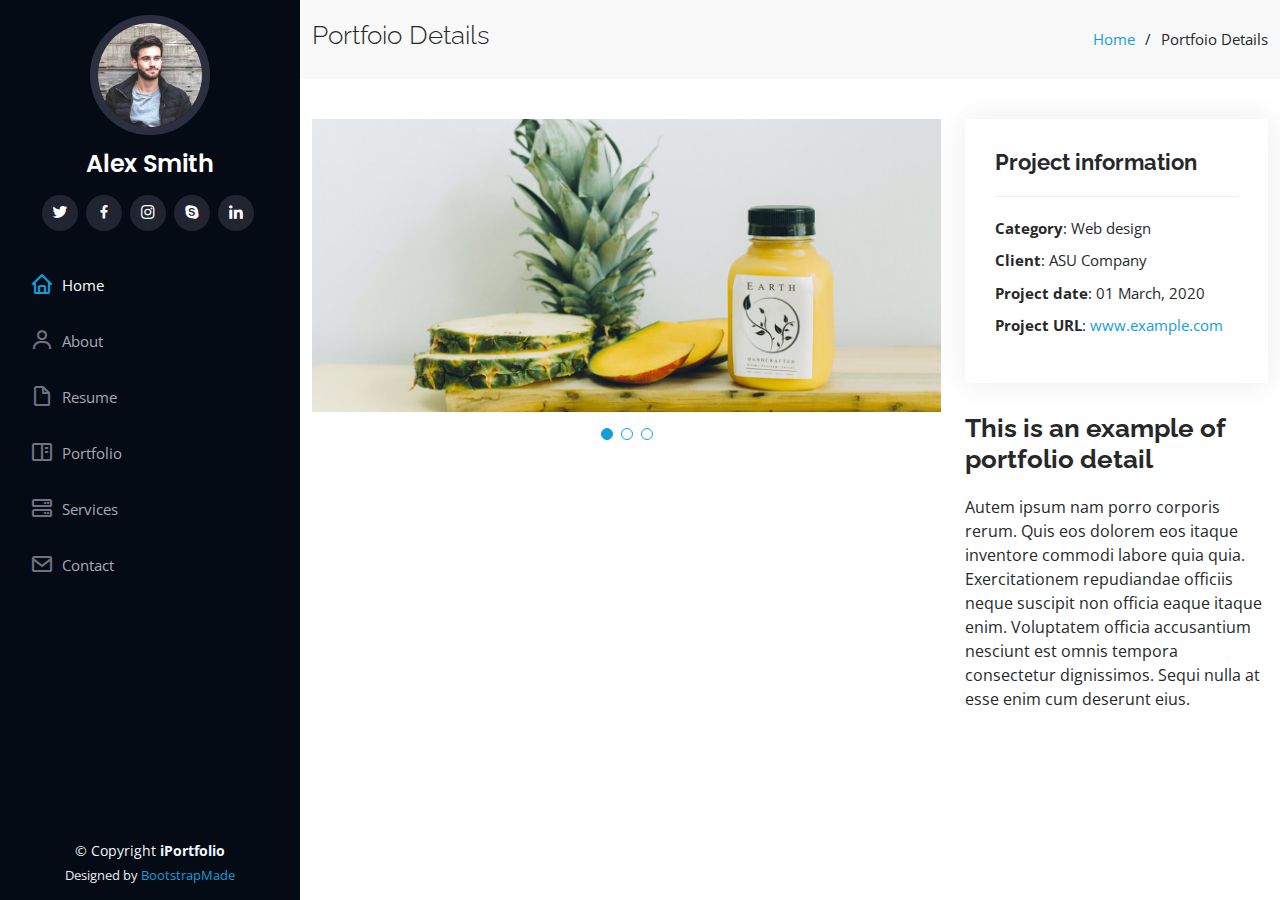
==== portfolio-details.html @ 6b9de1a1 "Initial Commit" ====
<!DOCTYPE html>
<html lang="en">

<head>
  <meta charset="utf-8">
  <meta content="width=device-width, initial-scale=1.0" name="viewport">

  <title>Portfolio Details - iPortfolio Bootstrap Template</title>
  <meta content="" name="description">
  <meta content="" name="keywords">

  <!-- Favicons -->
  <link href="assets/img/favicon.png" rel="icon">
  <link href="assets/img/apple-touch-icon.png" rel="apple-touch-icon">

  <!-- Google Fonts -->
  <link href="https://fonts.googleapis.com/css?family=Open+Sans:300,300i,400,400i,600,600i,700,700i|Raleway:300,300i,400,400i,500,500i,600,600i,700,700i|Poppins:300,300i,400,400i,500,500i,600,600i,700,700i" rel="stylesheet">

  <!-- Vendor CSS Files -->
  <link href="assets/vendor/aos/aos.css" rel="stylesheet">
  <link href="assets/vendor/bootstrap/css/bootstrap.min.css" rel="stylesheet">
  <link href="assets/vendor/bootstrap-icons/bootstrap-icons.css" rel="stylesheet">
  <link href="assets/vendor/boxicons/css/boxicons.min.css" rel="stylesheet">
  <link href="assets/vendor/glightbox/css/glightbox.min.css" rel="stylesheet">
  <link href="assets/vendor/swiper/swiper-bundle.min.css" rel="stylesheet">

  <!-- Template Main CSS File -->
  <link href="assets/css/style.css" rel="stylesheet">

  <!-- =======================================================
  * Template Name: iPortfolio - v3.9.0
  * Template URL: https://bootstrapmade.com/iportfolio-bootstrap-portfolio-websites-template/
  * Author: BootstrapMade.com
  * License: https://bootstrapmade.com/license/
  ======================================================== -->
</head>

<body>

  <!-- ======= Mobile nav toggle button ======= -->
  <i class="bi bi-list mobile-nav-toggle d-xl-none"></i>

  <!-- ======= Header ======= -->
  <header id="header">
    <div class="d-flex flex-column">

      <div class="profile">
        <img src="assets/img/profile-img.jpg" alt="" class="img-fluid rounded-circle">
        <h1 class="text-light"><a href="index.html">Alex Smith</a></h1>
        <div class="social-links mt-3 text-center">
          <a href="#" class="twitter"><i class="bx bxl-twitter"></i></a>
          <a href="#" class="facebook"><i class="bx bxl-facebook"></i></a>
          <a href="#" class="instagram"><i class="bx bxl-instagram"></i></a>
          <a href="#" class="google-plus"><i class="bx bxl-skype"></i></a>
          <a href="#" class="linkedin"><i class="bx bxl-linkedin"></i></a>
        </div>
      </div>

      <nav id="navbar" class="nav-menu navbar">
        <ul>
          <li><a href="#hero" class="nav-link scrollto active"><i class="bx bx-home"></i> <span>Home</span></a></li>
          <li><a href="#about" class="nav-link scrollto"><i class="bx bx-user"></i> <span>About</span></a></li>
          <li><a href="#resume" class="nav-link scrollto"><i class="bx bx-file-blank"></i> <span>Resume</span></a></li>
          <li><a href="#portfolio" class="nav-link scrollto"><i class="bx bx-book-content"></i> <span>Portfolio</span></a></li>
          <li><a href="#services" class="nav-link scrollto"><i class="bx bx-server"></i> <span>Services</span></a></li>
          <li><a href="#contact" class="nav-link scrollto"><i class="bx bx-envelope"></i> <span>Contact</span></a></li>
        </ul>
      </nav><!-- .nav-menu -->
    </div>
  </header><!-- End Header -->

  <main id="main">

    <!-- ======= Breadcrumbs ======= -->
    <section id="breadcrumbs" class="breadcrumbs">
      <div class="container">

        <div class="d-flex justify-content-between align-items-center">
          <h2>Portfoio Details</h2>
          <ol>
            <li><a href="index.html">Home</a></li>
            <li>Portfoio Details</li>
          </ol>
        </div>

      </div>
    </section><!-- End Breadcrumbs -->

    <!-- ======= Portfolio Details Section ======= -->
    <section id="portfolio-details" class="portfolio-details">
      <div class="container">

        <div class="row gy-4">

          <div class="col-lg-8">
            <div class="portfolio-details-slider swiper">
              <div class="swiper-wrapper align-items-center">

                <div class="swiper-slide">
                  <img src="assets/img/portfolio/portfolio-details-1.jpg" alt="">
                </div>

                <div class="swiper-slide">
                  <img src="assets/img/portfolio/portfolio-details-2.jpg" alt="">
                </div>

                <div class="swiper-slide">
                  <img src="assets/img/portfolio/portfolio-details-3.jpg" alt="">
                </div>

              </div>
              <div class="swiper-pagination"></div>
            </div>
          </div>

          <div class="col-lg-4">
            <div class="portfolio-info">
              <h3>Project information</h3>
              <ul>
                <li><strong>Category</strong>: Web design</li>
                <li><strong>Client</strong>: ASU Company</li>
                <li><strong>Project date</strong>: 01 March, 2020</li>
                <li><strong>Project URL</strong>: <a href="#">www.example.com</a></li>
              </ul>
            </div>
            <div class="portfolio-description">
              <h2>This is an example of portfolio detail</h2>
              <p>
                Autem ipsum nam porro corporis rerum. Quis eos dolorem eos itaque inventore commodi labore quia quia. Exercitationem repudiandae officiis neque suscipit non officia eaque itaque enim. Voluptatem officia accusantium nesciunt est omnis tempora consectetur dignissimos. Sequi nulla at esse enim cum deserunt eius.
              </p>
            </div>
          </div>

        </div>

      </div>
    </section><!-- End Portfolio Details Section -->

  </main><!-- End #main -->

  <!-- ======= Footer ======= -->
  <footer id="footer">
    <div class="container">
      <div class="copyright">
        &copy; Copyright <strong><span>iPortfolio</span></strong>
      </div>
      <div class="credits">
        <!-- All the links in the footer should remain intact. -->
        <!-- You can delete the links only if you purchased the pro version. -->
        <!-- Licensing information: https://bootstrapmade.com/license/ -->
        <!-- Purchase the pro version with working PHP/AJAX contact form: https://bootstrapmade.com/iportfolio-bootstrap-portfolio-websites-template/ -->
        Designed by <a href="https://bootstrapmade.com/">BootstrapMade</a>
      </div>
    </div>
  </footer><!-- End  Footer -->

  <a href="#" class="back-to-top d-flex align-items-center justify-content-center"><i class="bi bi-arrow-up-short"></i></a>

  <!-- Vendor JS Files -->
  <script src="assets/vendor/purecounter/purecounter_vanilla.js"></script>
  <script src="assets/vendor/aos/aos.js"></script>
  <script src="assets/vendor/bootstrap/js/bootstrap.bundle.min.js"></script>
  <script src="assets/vendor/glightbox/js/glightbox.min.js"></script>
  <script src="assets/vendor/isotope-layout/isotope.pkgd.min.js"></script>
  <script src="assets/vendor/swiper/swiper-bundle.min.js"></script>
  <script src="assets/vendor/typed.js/typed.min.js"></script>
  <script src="assets/vendor/waypoints/noframework.waypoints.js"></script>
  <script src="assets/vendor/php-email-form/validate.js"></script>

  <!-- Template Main JS File -->
  <script src="assets/js/main.js"></script>

</body>

</html>
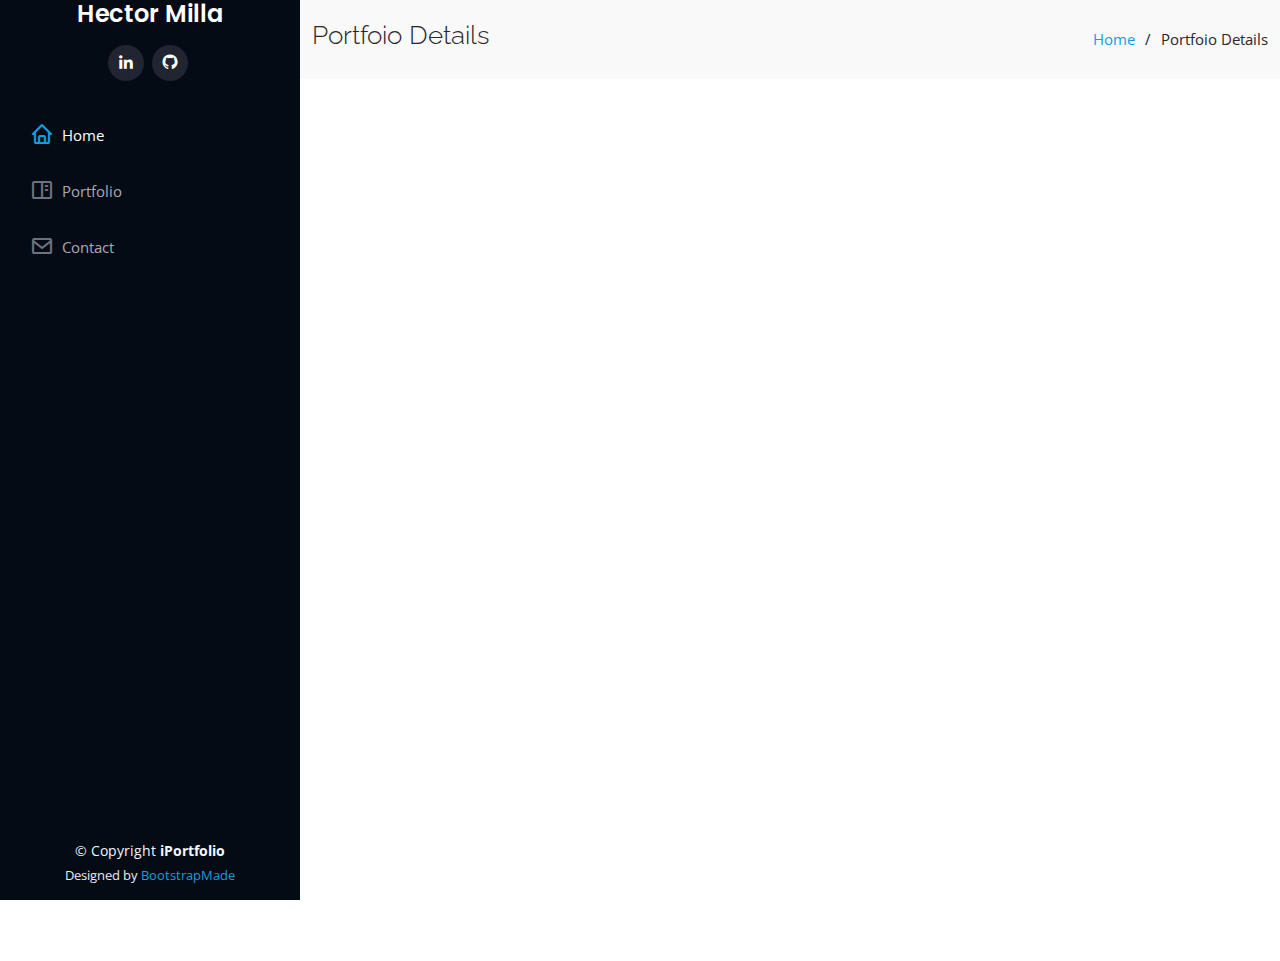
==== commit 4335c31b: "changed background picture" ====
--- a/portfolio-details.html
+++ b/portfolio-details.html
@@ -12,7 +12,7 @@
   <!-- Favicons -->
   <link href="assets/img/favicon.png" rel="icon">
   <link href="assets/img/apple-touch-icon.png" rel="apple-touch-icon">
-
+  <link href="index.html" >
   <!-- Google Fonts -->
   <link href="https://fonts.googleapis.com/css?family=Open+Sans:300,300i,400,400i,600,600i,700,700i|Raleway:300,300i,400,400i,500,500i,600,600i,700,700i|Poppins:300,300i,400,400i,500,500i,600,600i,700,700i" rel="stylesheet">
 
@@ -45,25 +45,22 @@
     <div class="d-flex flex-column">
 
       <div class="profile">
-        <img src="assets/img/profile-img.jpg" alt="" class="img-fluid rounded-circle">
-        <h1 class="text-light"><a href="index.html">Alex Smith</a></h1>
+        <!-- <img src="assets/img/profile-img.jpg" alt="" class="img-fluid rounded-circle"> -->
+        <h1 class="text-light"><a href="index.html">Hector Milla</a></h1>
         <div class="social-links mt-3 text-center">
-          <a href="#" class="twitter"><i class="bx bxl-twitter"></i></a>
-          <a href="#" class="facebook"><i class="bx bxl-facebook"></i></a>
-          <a href="#" class="instagram"><i class="bx bxl-instagram"></i></a>
-          <a href="#" class="google-plus"><i class="bx bxl-skype"></i></a>
-          <a href="#" class="linkedin"><i class="bx bxl-linkedin"></i></a>
+          <a href="https://linkedin.com/in/hectorgmilla" target="_blank" class="linkedin"><i class="bx bxl-linkedin"></i></a>
+          <a href="https://github.com/HectorMilla" target="_blank" class="github"><i class="bx bxl-github"></i></a>
         </div>
       </div>
 
       <nav id="navbar" class="nav-menu navbar">
         <ul>
-          <li><a href="#hero" class="nav-link scrollto active"><i class="bx bx-home"></i> <span>Home</span></a></li>
-          <li><a href="#about" class="nav-link scrollto"><i class="bx bx-user"></i> <span>About</span></a></li>
-          <li><a href="#resume" class="nav-link scrollto"><i class="bx bx-file-blank"></i> <span>Resume</span></a></li>
-          <li><a href="#portfolio" class="nav-link scrollto"><i class="bx bx-book-content"></i> <span>Portfolio</span></a></li>
-          <li><a href="#services" class="nav-link scrollto"><i class="bx bx-server"></i> <span>Services</span></a></li>
-          <li><a href="#contact" class="nav-link scrollto"><i class="bx bx-envelope"></i> <span>Contact</span></a></li>
+          <li><a href="index.html" class="nav-link scrollto active"><i class="bx bx-home"></i> <span>Home</span></a></li>
+          <!-- <li><a href="#about" class="nav-link scrollto"><i class="bx bx-user"></i> <span>About</span></a></li> -->
+        
+          <li><a href="index.html#portfolio" class="nav-link scrollto"><i class="bx bx-book-content"></i> <span>Portfolio</span></a></li>
+     
+          <li><a href="index.html#contact" class="nav-link scrollto"><i class="bx bx-envelope"></i> <span>Contact</span></a></li>
         </ul>
       </nav><!-- .nav-menu -->
     </div>
@@ -88,33 +85,36 @@
 
     <!-- ======= Portfolio Details Section ======= -->
     <section id="portfolio-details" class="portfolio-details">
+    
       <div class="container">
-
+        <iframe src="https://www.kaggle.com/embed/hectormilla/bellabeat-analysis?kernelSessionId=106858725" 
+        height="800" style="margin: 0 auto; width: 100%; max-width: 950px; overflow: hidden; " frameborder="0"  title="Bellabeat Analysis" scrolling="no">
+      </iframe>
         <div class="row gy-4">
 
-          <div class="col-lg-8">
+          <!-- <div class="col-lg-8">
             <div class="portfolio-details-slider swiper">
               <div class="swiper-wrapper align-items-center">
 
                 <div class="swiper-slide">
-                  <img src="assets/img/portfolio/portfolio-details-1.jpg" alt="">
-                </div>
+                  <img src="assets/img/time-flat-lay.webp" alt="">
+                </div> -->
 
-                <div class="swiper-slide">
+                <!-- <div class="swiper-slide">
                   <img src="assets/img/portfolio/portfolio-details-2.jpg" alt="">
                 </div>
 
                 <div class="swiper-slide">
                   <img src="assets/img/portfolio/portfolio-details-3.jpg" alt="">
-                </div>
+                </div> -->
 
-              </div>
+              <!-- </div>
               <div class="swiper-pagination"></div>
             </div>
-          </div>
+          </div> -->
 
-          <div class="col-lg-4">
-            <div class="portfolio-info">
+          <!-- <div class="col-lg-4"> -->
+            <!-- <div class="portfolio-info">
               <h3>Project information</h3>
               <ul>
                 <li><strong>Category</strong>: Web design</li>
@@ -122,14 +122,32 @@
                 <li><strong>Project date</strong>: 01 March, 2020</li>
                 <li><strong>Project URL</strong>: <a href="#">www.example.com</a></li>
               </ul>
-            </div>
-            <div class="portfolio-description">
-              <h2>This is an example of portfolio detail</h2>
-              <p>
-                Autem ipsum nam porro corporis rerum. Quis eos dolorem eos itaque inventore commodi labore quia quia. Exercitationem repudiandae officiis neque suscipit non officia eaque itaque enim. Voluptatem officia accusantium nesciunt est omnis tempora consectetur dignissimos. Sequi nulla at esse enim cum deserunt eius.
-              </p>
-            </div>
-          </div>
+            </div> -->
+         
+             
+            
+            
+            <!-- <div class="portfolio-description">
+              <h2>Bellabeat</h2>
+              <p>Bellabeat is a high-tech company that manufactures health-focused
+                smart products.Since it was founded in 2013, Bellabeat has grown rapidly
+                and quickly positioned itself as a tech-driven wellness company for
+                women. <a href="https://bellabeat.com/">Bellabeat Website</a></p>
+                <h1>Purpose of analysis</h1>
+                <p>To analyze smart device usage data in order to gain insight into how
+                  consumers use non-Bellabeat smart devices. Apply these insights into
+                  improving the <a href="https://bellabeat.com/time/">Time</a> Bellabeat
+                  product.</p>
+                  <h1>Potential insights of analysis</h1>
+                  <ol style="list-style-type: decimal">
+                    <li>What are some trends in smart device usage?</li>
+                    <li>How could these trends apply to Bellabeat customers?</li>
+                    <li>How could these trends help influence Bellabeat marketing
+                    strategy?</li>
+                    </ol>
+                  <p>The project was done in R and uploaded to Kaggle. <a href="https://www.kaggle.com/code/hectormilla/bellabeat-analysis" target="_blank">Check out the full project</a></p>
+            </div> -->
+          <!-- </div> -->
 
         </div>
 
--- a/assets/css/style.css
+++ b/assets/css/style.css
@@ -228,7 +228,7 @@
 #hero {
   width: 100%;
   height: 100vh;
-  background: url("../img/hero-bg.jpg") top center;
+  background: url("https://img.freepik.com/free-vector/abstract-low-poly-connection-lines-digital-technology-background_1017-25550.jpg?w=2000") top center;
   background-size: cover;
 }
 
